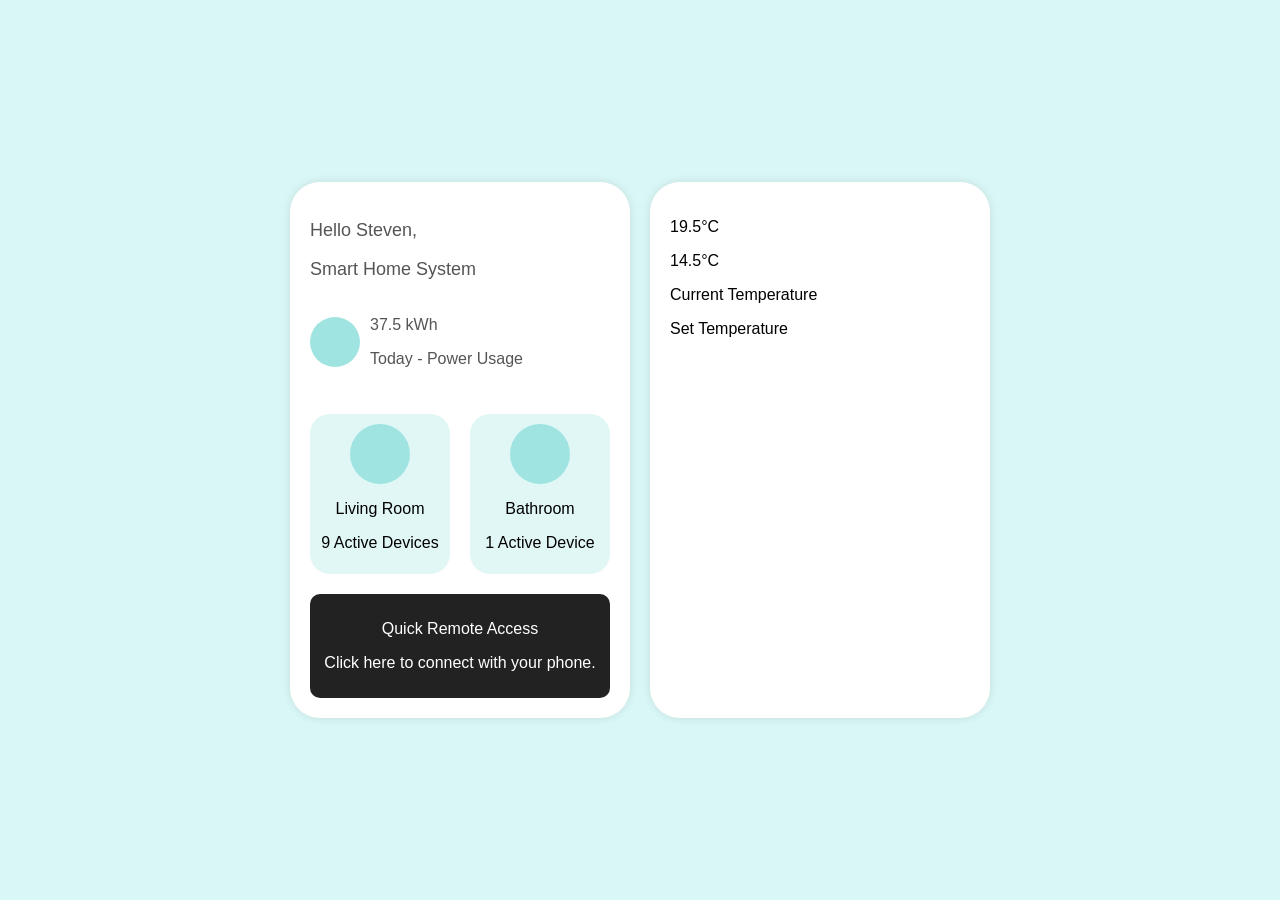
==== index.html @ 75b071a8 "done the first level" ====
<!DOCTYPE html>
<html lang="en">
<head>
    <meta charset="UTF-8">
    <meta name="viewport" content="width=device-width, initial-scale=1.0">
    <title>Smart Home System</title>
    <link rel="stylesheet" href="style.css">
</head>
<body>
    <div class="container">
        <div class="screen">
            <div class="header">
                <p>Hello Steven,</p>
                <p>Smart Home System</p>
            </div>
            <div class="power-usage">
                <div class="power-icon"></div>
                <div class="power-info">
                    <p>37.5 kWh</p>
                    <p>Today - Power Usage</p>
                </div>
            </div>
            <div class="rooms">
                <div class="room">
                    <div class="room-icon living-room"></div>
                    <p>Living Room</p>
                    <p>9 Active Devices</p>
                </div>
                <div class="room">
                    <div class="room-icon bathroom"></div>
                    <p>Bathroom</p>
                    <p>1 Active Device</p>
                </div>
            </div>
            <div class="footer">
                <p>Quick Remote Access</p>
                <p>Click here to connect with your phone.</p>
            </div>
        </div>
        <div class="screen">
            <div class="controls">
                <div class="control-icon lights"></div>
                <div class="control-icon sound"></div>
                <div class="control-icon doors"></div>
                <div class="control-icon other"></div>
            </div>
            <div class="temperature-display">
                <div class="temperature-circle">
                    <p>19.5°C</p>
                </div>
                <p class="current-temp">14.5°C</p>
                <p>Current Temperature</p>
            </div>
            <div class="set-temperature">
                <p>Set Temperature</p>
            </div>
        </div>
    </div>
</body>
</html>
---- style.css ----
body {
    font-family: 'Arial', sans-serif;
    background-color: #D9F7F6;
    display: flex;
    justify-content: center;
    align-items: center;
    height: 100vh;
    margin: 0;
}

.container {
    display: flex;
    gap: 20px;
}

.screen {
    width: 300px;
    background-color: #FFFFFF;
    border-radius: 30px;
    padding: 20px;
    box-shadow: 0 0 10px rgba(0, 0, 0, 0.1);
}

.header {
    text-align: left;
    font-size: 18px;
    color: #555;
    margin-bottom: 20px;
}

.power-usage {
    display: flex;
    align-items: center;
    margin-bottom: 20px;
}

.power-icon, .room-icon, .switch-icon {
    width: 50px;
    height: 50px;
    background-color: #A0E4E1;
    border-radius: 50%;
    display: flex;
    justify-content: center;
    align-items: center;
    font-size: 24px;
    color: white;
    margin-right: 10px;
}

.power-info {
    font-size: 16px;
    color: #555;
}

.rooms, .switches {
    display: flex;
    justify-content: space-between;
}

.room, .switch {
    width: 120px;
    height: 140px;
    background-color: #E1F7F6;
    border-radius: 20px;
    text-align: center;
    padding: 10px;
    margin-top: 10px;
}

.room-icon, .switch-icon {
    width: 60px;
    height: 60px;
    background-color: #A0E4E1;
    border-radius: 50%;
    margin: 0 auto 10px;
    display: flex;
    justify-content: center;
    align-items: center;
    font-size: 24px;
    color: white;
}

.footer {
    text-align: center;
    color: #ffffff;
    background-color: #222;
    padding: 10px;
    border-radius: 10px;
    margin-top: 20px;
}
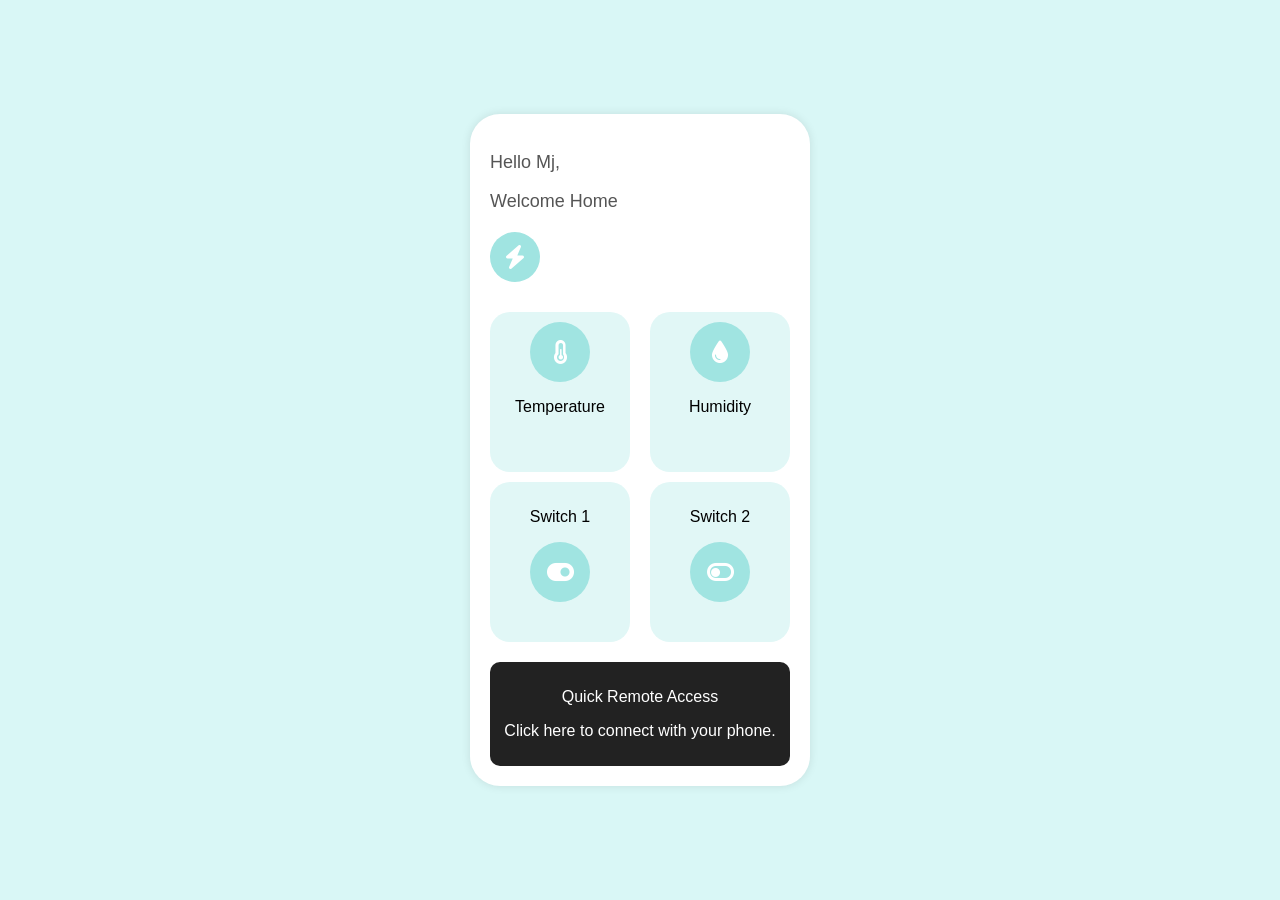
==== commit d3c931bb: "done the first level" ====
--- a/index.html
+++ b/index.html
@@ -4,32 +4,62 @@
     <meta charset="UTF-8">
     <meta name="viewport" content="width=device-width, initial-scale=1.0">
     <title>Smart Home System</title>
+    <!-- Add Font Awesome -->
+    <link rel="stylesheet" href="https://cdnjs.cloudflare.com/ajax/libs/font-awesome/6.0.0-beta3/css/all.min.css">
     <link rel="stylesheet" href="style.css">
+    <script>
+        async function fetchData() {
+            const response = await fetch('https://script.googleusercontent.com/macros/echo?user_content_key=[base64]&lib=MJTSqtoe12MhGuXaI2ikNncu8T5miUBfk');
+            const data = await response.text();
+            const [status, temperature, humidity, switch1, switch2] = data.split(',');
+
+            document.getElementById('status').innerText = status;
+            document.getElementById('temperature').innerText = temperature + '°C';
+            document.getElementById('humidity').innerText = humidity + '%';
+            document.getElementById('switch1').innerText = switch1;
+            document.getElementById('switch2').innerText = switch2;
+        }
+
+        setInterval(fetchData, 10000);
+
+        window.onload = fetchData;
+    </script>
 </head>
 <body>
     <div class="container">
         <div class="screen">
             <div class="header">
-                <p>Hello Steven,</p>
-                <p>Smart Home System</p>
+                <p>Hello Mj,</p>
+                <p>Welcome Home</p>
             </div>
             <div class="power-usage">
-                <div class="power-icon"></div>
+                <div class="power-icon"><i class="fas fa-bolt"></i></div>
                 <div class="power-info">
-                    <p>37.5 kWh</p>
-                    <p>Today - Power Usage</p>
+                    <p id="status"></p>
                 </div>
             </div>
             <div class="rooms">
                 <div class="room">
-                    <div class="room-icon living-room"></div>
-                    <p>Living Room</p>
-                    <p>9 Active Devices</p>
+                    <div class="room-icon"><i class="fas fa-thermometer-half"></i></div>
+                    <p>Temperature</p>
+                    <p id="temperature"></p>
                 </div>
                 <div class="room">
-                    <div class="room-icon bathroom"></div>
-                    <p>Bathroom</p>
-                    <p>1 Active Device</p>
+                    <div class="room-icon"><i class="fas fa-tint"></i></div>
+                    <p>Humidity</p>
+                    <p id="humidity"></p>
+                </div>
+            </div>
+            <div class="switches">
+                <div class="switch">
+                    <p>Switch 1</p>
+                    <div class="switch-icon"><i class="fas fa-toggle-on"></i></div>
+                    <p id="switch1"></p>
+                </div>
+                <div class="switch">
+                    <p>Switch 2</p>
+                    <div class="switch-icon"><i class="fas fa-toggle-off"></i></div>
+                    <p id="switch2"></p>
                 </div>
             </div>
             <div class="footer">
@@ -37,24 +67,6 @@
                 <p>Click here to connect with your phone.</p>
             </div>
         </div>
-        <div class="screen">
-            <div class="controls">
-                <div class="control-icon lights"></div>
-                <div class="control-icon sound"></div>
-                <div class="control-icon doors"></div>
-                <div class="control-icon other"></div>
-            </div>
-            <div class="temperature-display">
-                <div class="temperature-circle">
-                    <p>19.5°C</p>
-                </div>
-                <p class="current-temp">14.5°C</p>
-                <p>Current Temperature</p>
-            </div>
-            <div class="set-temperature">
-                <p>Set Temperature</p>
-            </div>
-        </div>
     </div>
 </body>
 </html>
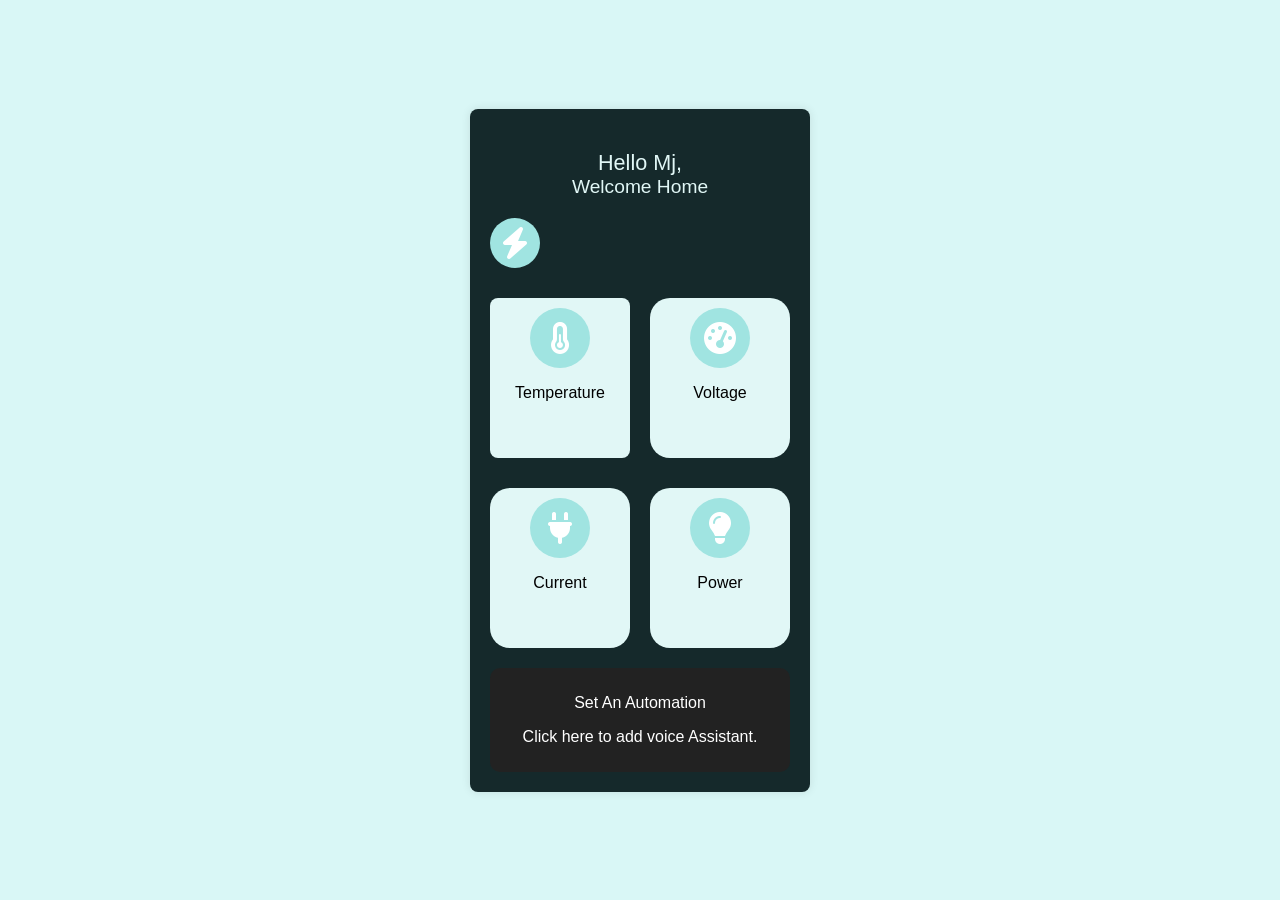
==== commit 3060c9ba: "done with new app" ====
--- a/index.html
+++ b/index.html
@@ -5,7 +5,7 @@
     <meta name="viewport" content="width=device-width, initial-scale=1.0">
     <title>Smart Home System</title>
     <!-- Add Font Awesome -->
-    <link rel="stylesheet" href="https://cdnjs.cloudflare.com/ajax/libs/font-awesome/6.0.0-beta3/css/all.min.css">
+    <link rel="stylesheet" href="https://cdnjs.cloudflare.com/ajax/libs/font-awesome/6.4.0/css/all.min.css">
     <link rel="stylesheet" href="style.css">
     <script>
         async function fetchData() {
@@ -15,56 +15,132 @@
 
             document.getElementById('status').innerText = status;
             document.getElementById('temperature').innerText = temperature + '°C';
-            document.getElementById('humidity').innerText = humidity + '%';
-            document.getElementById('switch1').innerText = switch1;
-            document.getElementById('switch2').innerText = switch2;
+            document.getElementById('humidity').innerText = humidity + ' V';
+            document.getElementById('switch1').innerText = switch1 + ' A';
+            document.getElementById('switch2').innerText = switch2 + ' W';
+
+            // Check if the temperature is greater than or equal to 30°C
+            const tempBox = document.querySelector('.temperature-box');
+            if (parseFloat(temperature) >= 30) {
+                tempBox.style.backgroundColor = '#FF5E5E'; // Red color
+            } else {
+                tempBox.style.backgroundColor = '#E1F7F6'; // Default color
+            }
+
+            // Display sun or moon icon based on the time of day
+            const timeIcon = document.getElementById('time-icon');
+            const currentHour = new Date().getHours();
+            const currentTime = new Date().toLocaleTimeString([], { hour: '2-digit', minute: '2-digit' });
+
+            if (currentHour >= 6 && currentHour < 18) {
+                timeIcon.className = 'fas fa-sun'; // Daytime: Sun icon
+            } else {
+                timeIcon.className = 'fas fa-moon'; // Evening/Night: Moon icon
+            }
+
+            // Display the current time
+            document.getElementById('current-time').innerText = currentTime;
         }
 
         setInterval(fetchData, 10000);
 
         window.onload = fetchData;
     </script>
+    <style>
+        .container {
+            position: relative;
+            padding: 20px;
+            font-family: Arial, sans-serif;
+        }
+        .screen {
+            max-width: 600px;
+            margin: 0 auto;
+            background: #15292B;
+            padding: 20px;
+            border-radius: 8px;
+            box-shadow: 0 0 10px rgba(0, 0, 0, 0.1);
+        }
+        .header {
+            text-align: center;
+            margin-bottom: 20px;
+        }
+        .header p {
+            margin: 0;
+            font-size: 1.2em;
+            color: #E1F7F6;;
+        }
+        .power-usage, .rooms, .switches {
+            
+            align-items: center;
+            margin-bottom: 20px;
+        }
+        .power-icon, .room-icon, .switch-icon {
+            font-size: 2em;
+            
+        }
+        .room, .switch {
+            text-align: center;
+        }
+        .temperature-box {
+            padding: 10px;
+            border-radius: 8px;
+            background-color: #E1F7F6;
+        }
+        .footer {
+            text-align: center;
+            margin-top: 20px;
+        }
+        #time-icon {
+            font-size: 2.5em;
+        }
+        #current-time {
+            font-size: 1.2em;
+            margin-top: 5px;
+        }
+    </style>
 </head>
 <body>
     <div class="container">
         <div class="screen">
             <div class="header">
+                <div style="color: #E1F7F6; text-align: center;" id="time-icon"> <span style="font-size: 1rem;" id="current-time"></span></div>
+              <br>
                 <p>Hello Mj,</p>
-                <p>Welcome Home</p>
+                <p style="font-size: 1.2rem;">Welcome Home   </p>
             </div>
-            <div class="power-usage">
+             <div class="power-usage">
                 <div class="power-icon"><i class="fas fa-bolt"></i></div>
-                <div class="power-info">
+                <div class="power-info" style="color: #fff;">
                     <p id="status"></p>
                 </div>
-            </div>
+            </div>  
             <div class="rooms">
-                <div class="room">
+                <div class="room temperature-box">
                     <div class="room-icon"><i class="fas fa-thermometer-half"></i></div>
                     <p>Temperature</p>
                     <p id="temperature"></p>
                 </div>
                 <div class="room">
-                    <div class="room-icon"><i class="fas fa-tint"></i></div>
-                    <p>Humidity</p>
+                    <div class="room-icon"><i class="fas fa-tachometer-alt"></i></div>
+                    <p>Voltage</p>
                     <p id="humidity"></p>
                 </div>
             </div>
             <div class="switches">
                 <div class="switch">
-                    <p>Switch 1</p>
-                    <div class="switch-icon"><i class="fas fa-toggle-on"></i></div>
+                    <div class="switch-icon"><i class="fas fa-plug"></i></div>
+                    <p>Current</p>
                     <p id="switch1"></p>
                 </div>
                 <div class="switch">
-                    <p>Switch 2</p>
-                    <div class="switch-icon"><i class="fas fa-toggle-off"></i></div>
+                    <div class="switch-icon"><i class="fas fa-lightbulb"></i></div>
+                    <p>Power</p>
                     <p id="switch2"></p>
                 </div>
             </div>
             <div class="footer">
-                <p>Quick Remote Access</p>
-                <p>Click here to connect with your phone.</p>
+                <p>Set An Automation</p>
+                <p>Click here to add voice Assistant.</p>
             </div>
         </div>
     </div>
